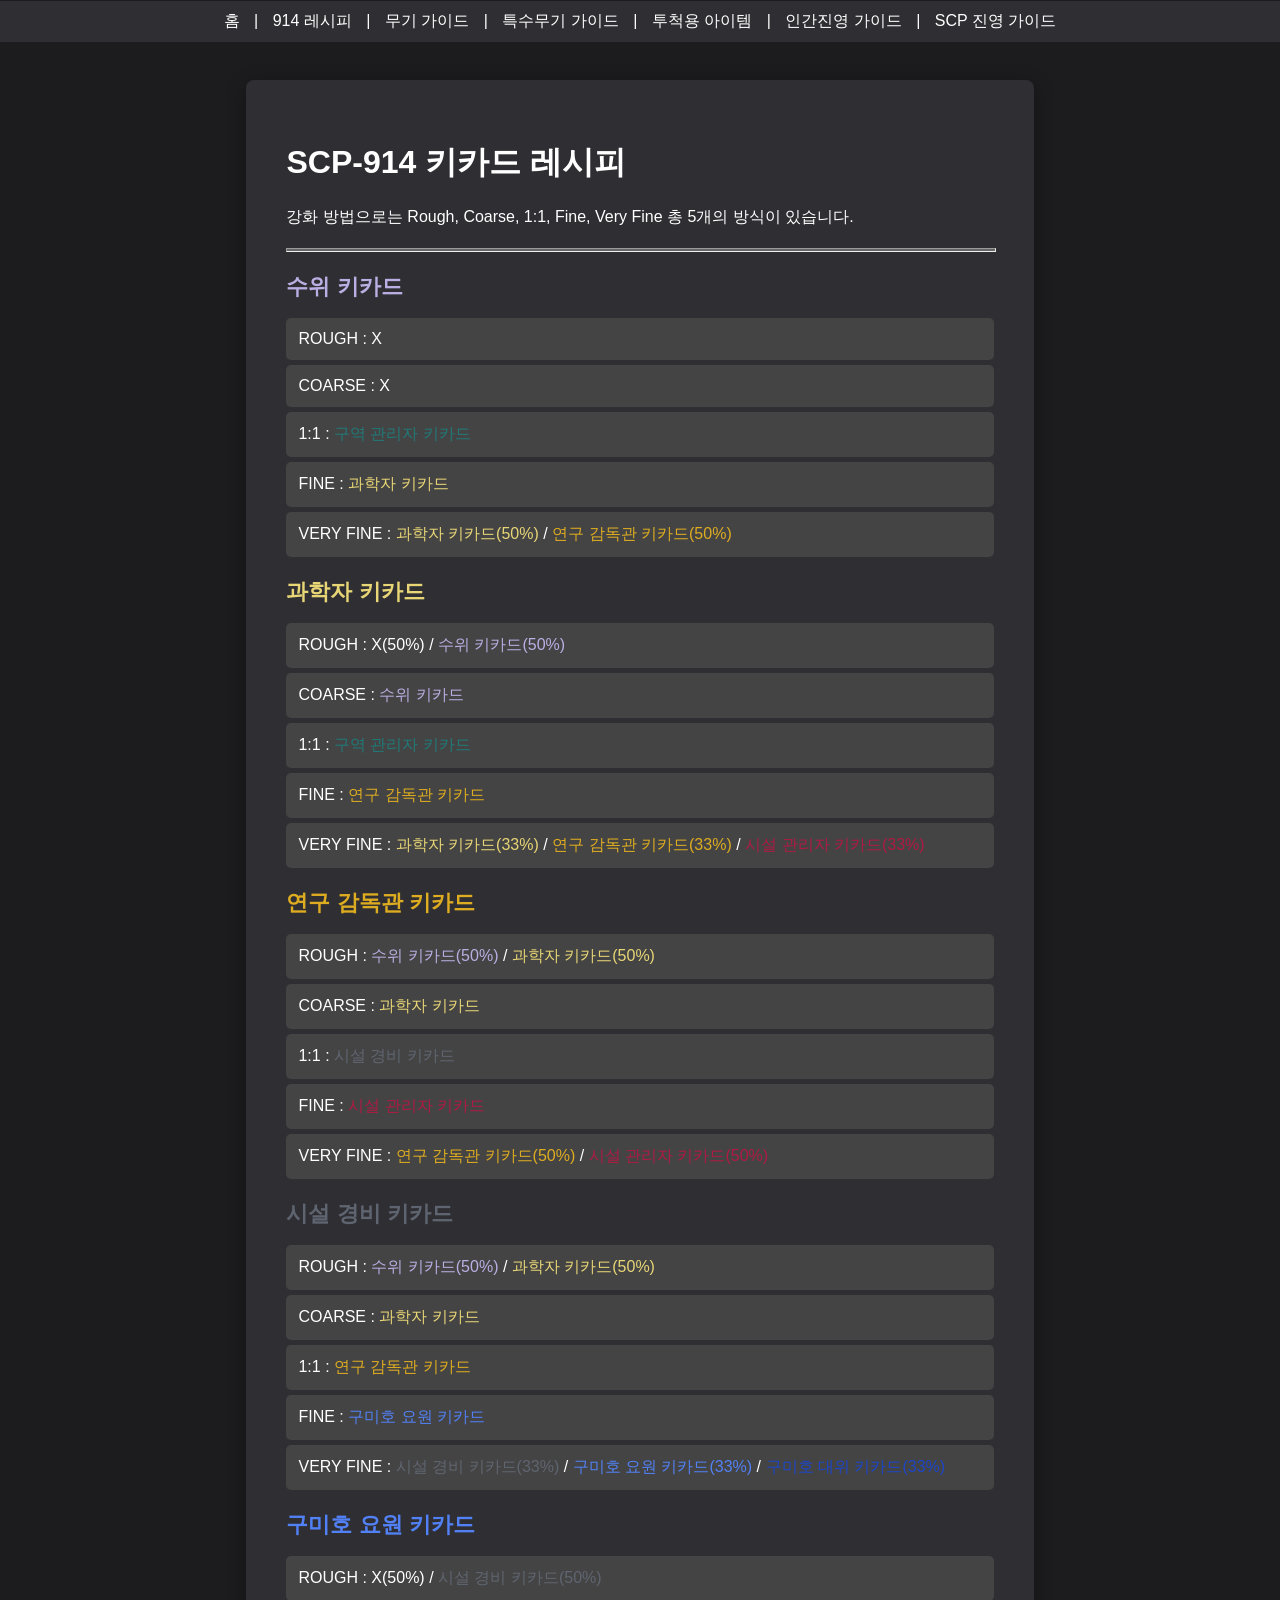
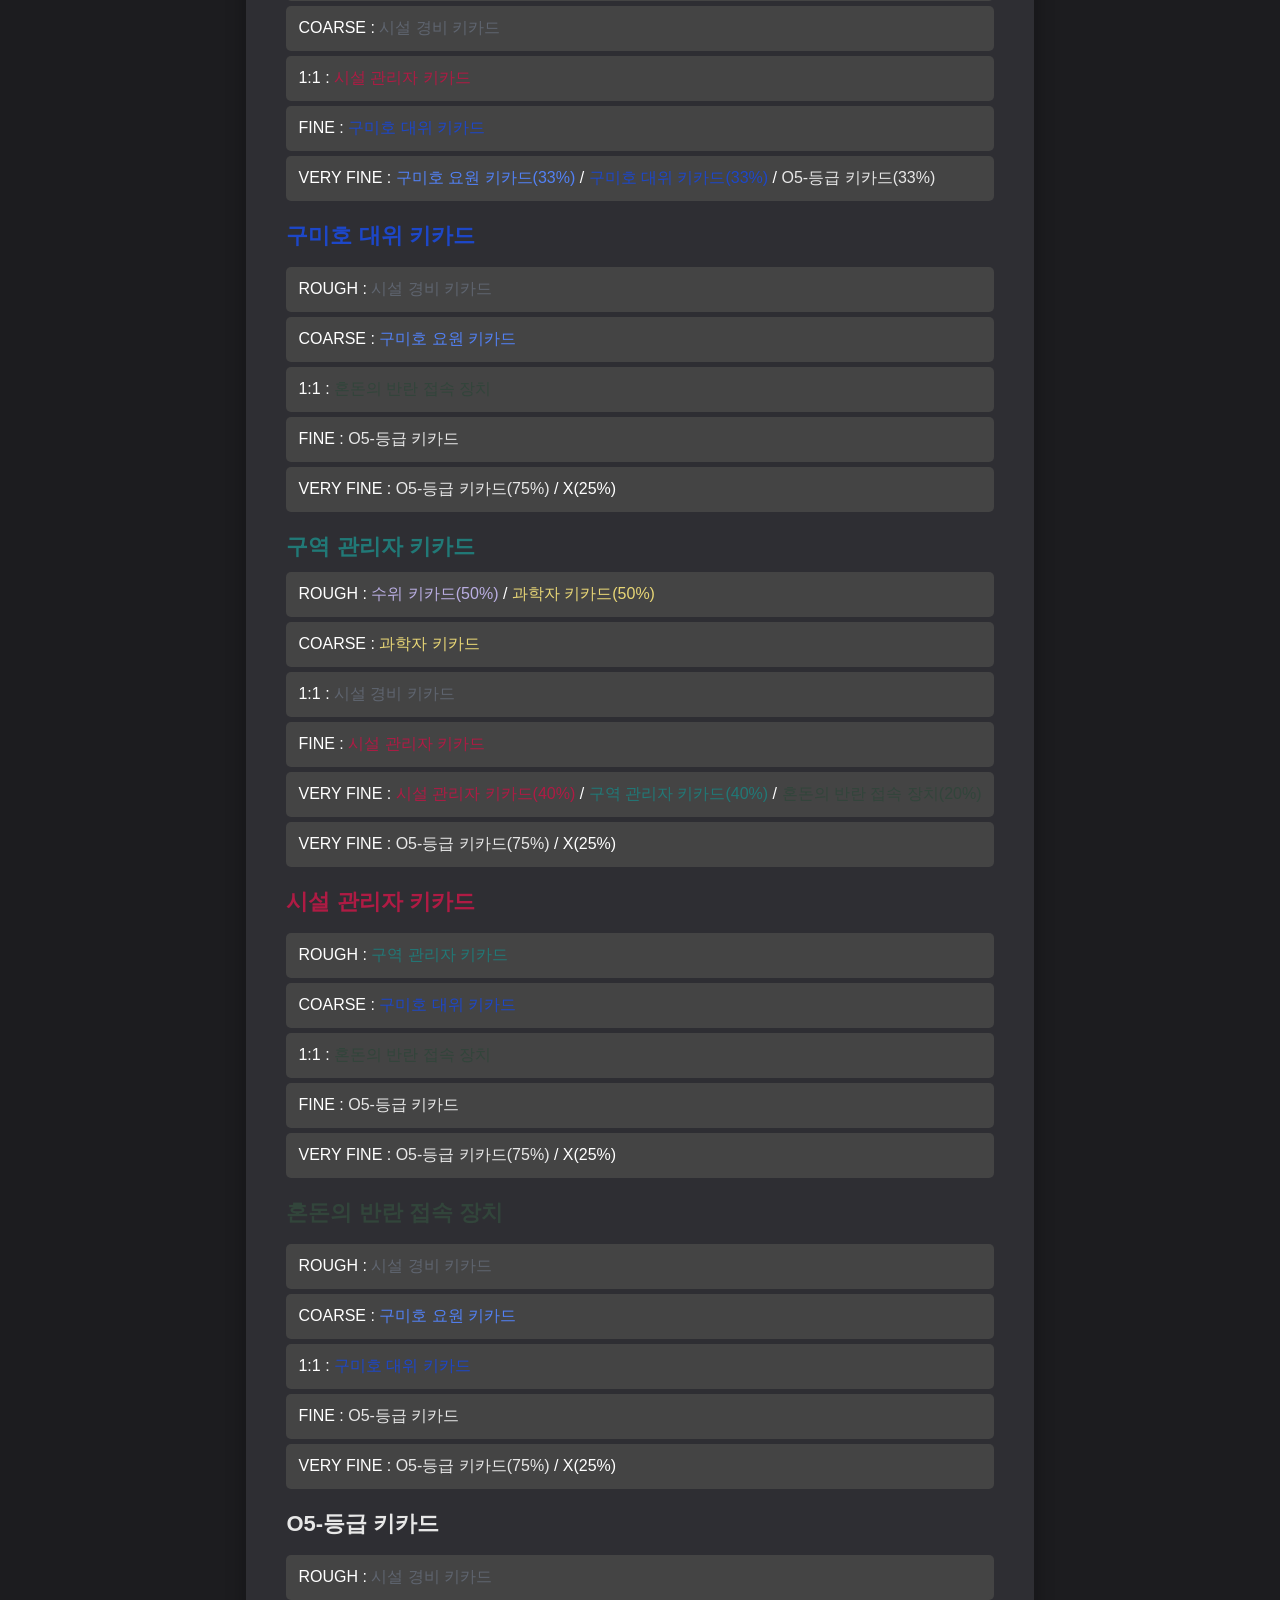
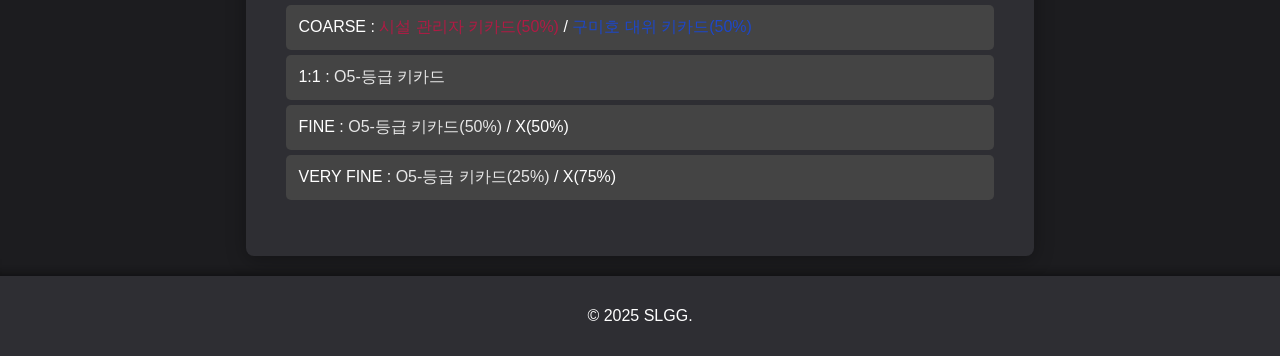
==== 914-recipe.html @ d2eca3fd "First Commit" ====
<!DOCTYPE html>
<html lang="ko">
<head>
    <meta charset="UTF-8">
    <meta name="viewport" content="width=device-width, initial-scale=1.0">
    <title>SL.GG | 914 레시피</title>
    <link rel="stylesheet" href="914-recipe.css"> <!-- CSS 파일 링크 -->
</head>
<body>
    <header>
        <h1 class="tab-title">
            <a href="home.html" class="tab-link">홈</a> | 
            <a href="914-recipe.html" class="tab-link">914 레시피</a> | 
            <a href="#" class="tab-link">무기 가이드</a> | 
            <a href="#" class="tab-link">특수무기 가이드</a> | 
            <a href="#" class="tab-link">투척용 아이템</a> | 
            <a href="#" class="tab-link">인간진영 가이드</a> | 
            <a href="#" class="tab-link">SCP 진영 가이드</a>
        </h1>
    </header>
    <main>
        <h1>SCP-914 키카드 레시피</h1>
        <p>강화 방법으로는 Rough, Coarse, 1:1, Fine, Very Fine 총 5개의 방식이 있습니다.</p>
        <hr class="divider">
        
        <div class="recipe-container">
            <h3 style="color: #BAAEE2;">수위 키카드</h3>
            <ul>
                <li>ROUGH : X</li>
                <li>COARSE : X</li>
                <li>1:1 : <span style="color: #217977;">구역 관리자 키카드</span></li>
                <li>FINE : <span style="color: #E8D676;">과학자 키카드</span></li>
                <li>VERY FINE : <span style="color: #E8D676;">과학자 키카드(50%)</span> / <span style="color: #DEAC21;">연구 감독관 키카드(50%)</span></li>
            </ul>

            <h3 style="color: #E8D676;">과학자 키카드</h3>
            <ul>
                <li>ROUGH : X(50%) / <span style="color: #BAAEE2;">수위 키카드(50%)</span></li>
                <li>COARSE : <span style="color: #BAAEE2;">수위 키카드</span></li>
                <li>1:1 : <span style="color: #217977;">구역 관리자 키카드</span></li>
                <li>FINE : <span style="color: #DEAC21;">연구 감독관 키카드</span></li>
                <li>VERY FINE : <span style="color: #E8D676;">과학자 키카드(33%)</span> / <span style="color: #DEAC21;">연구 감독관 키카드(33%)</span> / <span style="color: #AF1B44;">시설 관리자 키카드(33%)</span></li>
            </ul>

            <h3 style="color: #DEAC21;">연구 감독관 키카드</h3>
            <ul>
                <li>ROUGH : <span style="color: #BAAEE2;">수위 키카드(50%)</span> / <span style="color: #E8D676;">과학자 키카드(50%)</span></li>
                <li>COARSE : <span style="color: #E8D676;">과학자 키카드</span></li>
                <li>1:1 : <span style="color: #5F6570;">시설 경비 키카드</span></li>
                <li>FINE : <span style="color: #AF1B44;">시설 관리자 키카드</span></li>
                <li>VERY FINE : <span style="color: #DEAC21;">연구 감독관 키카드(50%)</span> / <span style="color: #AF1B44;">시설 관리자 키카드(50%)</span></li>
            </ul>

            <h3 style="color: #5F6570;">시설 경비 키카드</h3>
            <ul>
                <li>ROUGH : <span style="color: #BAAEE2;">수위 키카드(50%)</span> / <span style="color: #E8D676;">과학자 키카드(50%)</span></li>
                <li>COARSE : <span style="color: #E8D676;">과학자 키카드</span></li>
                <li>1:1 : <span style="color: #DEAC21;">연구 감독관 키카드</span></li>
                <li>FINE : <span style="color: #5281F5;">구미호 요원 키카드</span></li>
                <li>VERY FINE : <span style="color: #5F6570;">시설 경비 키카드(33%)</span> / <span style="color: #5281F5;">구미호 요원 키카드(33%)</span> / <span style="color: #1D47C8;">구미호 대위 키카드(33%)</span></li>
            </ul>

            <h3 style="color: #5281F5;">구미호 요원 키카드</h3>
            <ul>
                <li>ROUGH : X(50%) / <span style="color: #5F6570;">시설 경비 키카드(50%)</span></li>
                <li>COARSE : <span style="color: #5F6570;">시설 경비 키카드</span></li>
                <li>1:1 : <span style="color: #AF1B44;">시설 관리자 키카드</span></li>
                <li>FINE : <span style="color: #1D47C8;">구미호 대위 키카드</span></li>
                <li>VERY FINE : <span style="color: #5281F5;">구미호 요원 키카드(33%)</span> / <span style="color: #1D47C8;">구미호 대위 키카드(33%)</span> / <span style="color: #E7E7E7;">O5-등급 키카드(33%)</span></li>
            </ul>

            <h3 style="color: #1D47C8;">구미호 대위 키카드</h3>
            <ul>
                <li>ROUGH : <span style="color: #5F6570;">시설 경비 키카드</span></li>
                <li>COARSE : <span style="color: #5281F5;">구미호 요원 키카드</span></li>
                <li>1:1 : <span style="color: #32453B;">혼돈의 반란 접속 장치</span></li>
                <li>FINE : <span style="color: #E7E7E7;">O5-등급 키카드</span></li>
                <li>VERY FINE : <span style="color: #E7E7E7;">O5-등급 키카드(75%)</span> / X(25%)</li>

                <h3 style="color: #217977;">구역 관리자 키카드</h3>
                <ul>
                    <li>ROUGH : <span style="color: #BAAEE2;">수위 키카드(50%)</span> / <span style="color: #E8D676;">과학자 키카드(50%)</span></li>
                    <li>COARSE : <span style="color: #E8D676;">과학자 키카드</span></li>
                    <li>1:1 : <span style="color: #5F6570;">시설 경비 키카드</span></li>
                    <li>FINE : <span style="color: #AF1B44;">시설 관리자 키카드</span></li>
                    <li>VERY FINE : <span style="color: #AF1B44;">시설 관리자 키카드(40%)</span> / <span style="color: #217977;">구역 관리자 키카드(40%)</span> / <span style="color: #32453B;">혼돈의 반란 접속 장치(20%)</span></li>
                </ul>
                <li>VERY FINE : <span style="color: #E7E7E7;">O5-등급 키카드(75%)</span> / X(25%)</li>
            </ul>

            <h3 style="color: #AF1B44;">시설 관리자 키카드</h3>
            <ul>
                <li>ROUGH : <span style="color: #217977;">구역 관리자 키카드</span></li>
                <li>COARSE : <span style="color: #1D47C8;">구미호 대위 키카드</span></li>
                <li>1:1 : <span style="color: #32453B;">혼돈의 반란 접속 장치</span></li>
                <li>FINE : <span style="color: #E7E7E7;">O5-등급 키카드</span></li>
                <li>VERY FINE : <span style="color: #E7E7E7;">O5-등급 키카드(75%)</span> / X(25%)</li>
            </ul>

            <h3 style="color: #32453B;">혼돈의 반란 접속 장치</h3>
            <ul>
                <li>ROUGH : <span style="color: #5F6570;">시설 경비 키카드</span></li>
                <li>COARSE : <span style="color: #5281F5;">구미호 요원 키카드</span></li>
                <li>1:1 : <span style="color: #1D47C8;">구미호 대위 키카드</span></li>
                <li>FINE : <span style="color: #E7E7E7;">O5-등급 키카드</span></li>
                <li>VERY FINE : <span style="color: #E7E7E7;">O5-등급 키카드(75%)</span> / X(25%)</li>
            </ul>

            <h3 style="color: #E7E7E7;">O5-등급 키카드</h3>
            <ul>
                <li>ROUGH : <span style="color: #5F6570;">시설 경비 키카드</span></li>
                <li>COARSE : <span style="color: #AF1B44;">시설 관리자 키카드(50%)</span> / <span style="color: #1D47C8;">구미호 대위 키카드(50%)</span></li>
                <li>1:1 : <span style="color: #E7E7E7;">O5-등급 키카드</span></li>
                <li>FINE : <span style="color: #E7E7E7;">O5-등급 키카드(50%)</span> / X(50%)</li>
                <li>VERY FINE : <span style="color: #E7E7E7;">O5-등급 키카드(25%)</span> / X(75%)</li>
            </ul>
        </div>
    </main>
    <footer>
        <p>&copy; 2025 SLGG.</p>
    </footer>
</body>
</html>
---- 914-recipe.css ----
body {
    font-family: 'Arial', sans-serif;
    margin: 0;
    padding: 0; /* 패딩 제거 */
    height: 100vh; /* 전체 높이 설정 */
    display: flex;
    flex-direction: column; /* 세로 방향으로 정렬 */
    justify-content: flex-start; /* 상단 정렬 */
    align-items: center; /* 수평 중앙 정렬 */
    color: #ffffff; /* 기본 텍스트 색상 */
    position: relative; /* 자식 요소의 절대 위치 조정을 위해 상대 위치 설정 */
    background-color: #1C1C1F; /* 배경색을 #1C1C1F로 설정 */
}

header {
    width: 100%; /* 전체 너비 설정 */
    position: absolute; /* 절대 위치 설정 */
    top: -10px; /* 상단으로 더 이동 */
    left: 0; /* 왼쪽 끝 */
    text-align: center; /* 중앙 정렬 */
}

.tab-title {
    display: block; /* 블록 요소로 설정 */
    font-size: 16px; /* 제목 글자 크기 조정 */
    font-weight: 500; /* 굵기 조정 */
    color: #ffffff; /* 제목 색상을 흰색으로 설정 */
    background-color: #2e2e33; /* 배경색을 어두운 회색으로 설정 */
    padding: 10px; /* 패딩 추가 */
    width: calc(100% + 20px); /* 전체 너비를 채우되, 여백 추가 */
    margin-left: -10px; /* 왼쪽 여백을 음수로 설정하여 끝까지 채우기 */
    box-sizing: border-box; /* 패딩을 포함한 너비 계산 */
    text-align: center; /* 중앙 정렬 */
}

.tab-link {
    color: #ffffff; /* 링크 색상을 흰색으로 설정 */
    text-decoration: none; /* 밑줄 제거 */
    padding: 0 10px; /* 좌우 패딩 추가 */
}

.tab-link:hover {
    text-decoration: underline; /* 호버 시 밑줄 추가 */
}

.tab-link.active {
    font-weight: bold; /* 활성 탭 강조 */
}

/* 키카드 색상 및 텍스트 색상 */
.card-suwi {
    background-color: #BAAEE2; /* 수위 키카드 */
    color: #BAAEE2; /* 텍스트 색상 */
}

.card-guyuk {
    background-color: #217977; /* 구역 관리자 키카드 */
    color: #217977; /* 텍스트 색상 */
}

.card-gwahak {
    background-color: #E8D676; /* 과학자 키카드 */
    color: #E8D676; /* 텍스트 색상 */
}

.card-yeongu {
    background-color: #DEAC21; /* 연구 감독관 키카드 */
    color: #DEAC21; /* 텍스트 색상 */
}

.card-sisil {
    background-color: #5F6570; /* 시설 경비 키카드 */
    color: #5F6570; /* 텍스트 색상 */
}

.card-gumiho {
    background-color: #5281F5; /* 구미호 요원 키카드 */
    color: #5281F5; /* 텍스트 색상 */
}

.card-gumiho-daeui {
    background-color: #1D47C8; /* 구미호 대위 키카드 */
    color: #1D47C8; /* 텍스트 색상 */
}

.card-sisil-jangsa {
    background-color: #AF1B44; /* 시설 관리자 키카드 */
    color: #AF1B44; /* 텍스트 색상 */
}

.card-hondong {
    background-color: #32453B; /* 혼돈의 반란 키카드 */
    color: #32453B; /* 텍스트 색상 */
}

.card-O5 {
    background-color: #E7E7E7; /* O5 키카드 */
    color: #E7E7E7; /* 텍스트 색상 */
}

main {
    padding: 40px; /* 메인 패딩 */
    margin: 80px auto 20px; /* 상단 여백을 추가하여 헤더와 간격 유지 */
    max-width: 800px; /* 최대 너비 설정 */
    background-color: #2e2e33; /* 메인 배경색 */
    border-radius: 8px; /* 모서리 둥글게 */
    box-shadow: 0 4px 20px rgba(0, 0, 0, 0.3); /* 그림자 추가 */
}

h2 {
    font-size: 28px; /* 제목 크기 조정 */
    margin-bottom: 10px; /* 아래 마진 */
    text-align: center; /* 중앙 정렬 */
    color: #ffffff; /* 제목 색상 흰색 */
}

h3 {
    font-size: 22px; /* 하위 제목 크기 조정 */
    margin-top: 20px; /* 위쪽 마진 */
    margin-bottom: 10px; /* 아래 마진 */
    color: #ffffff; /* 제목 색상 흰색 */
}

ul {
    list-style-type: none; /* 기본 리스트 스타일 제거 */
    padding: 0; /* 패딩 제거 */
}

li {
    background-color: #444; /* 리스트 항목 배경색 */
    margin: 5px 0; /* 리스트 항목 간격 */
    padding: 12px; /* 패딩 추가 */
    border-radius: 5px; /* 모서리 둥글게 */
    transition: background-color 0.3s; /* 배경색 전환 효과 */
    color: inherit; /* 부모의 색상 상속 */
}

li:hover {
    background-color: #555; /* 호버 시 배경색 변경 */
}

.divider {
    width: 100%; /* 전체 너비 */
    height: 2px; /* 두께 */
    background-color: #666; /* 색상 */
    margin: 20px 0; /* 마진 */
}

footer {
    text-align: center; /* 중앙 정렬 */
    padding: 15px; /* 패딩 추가 */
    background-color: #2e2e33; /* 푸터 배경색 */
    position: relative; /* 상대 위치 */
    bottom: 0; /* 하단 정렬 */
    width: 100%; /* 전체 너비 설정 */
    box-shadow: 0 -2px 10px rgba(0, 0, 0, 0.5); /* 위쪽 그림자 추가 */
}
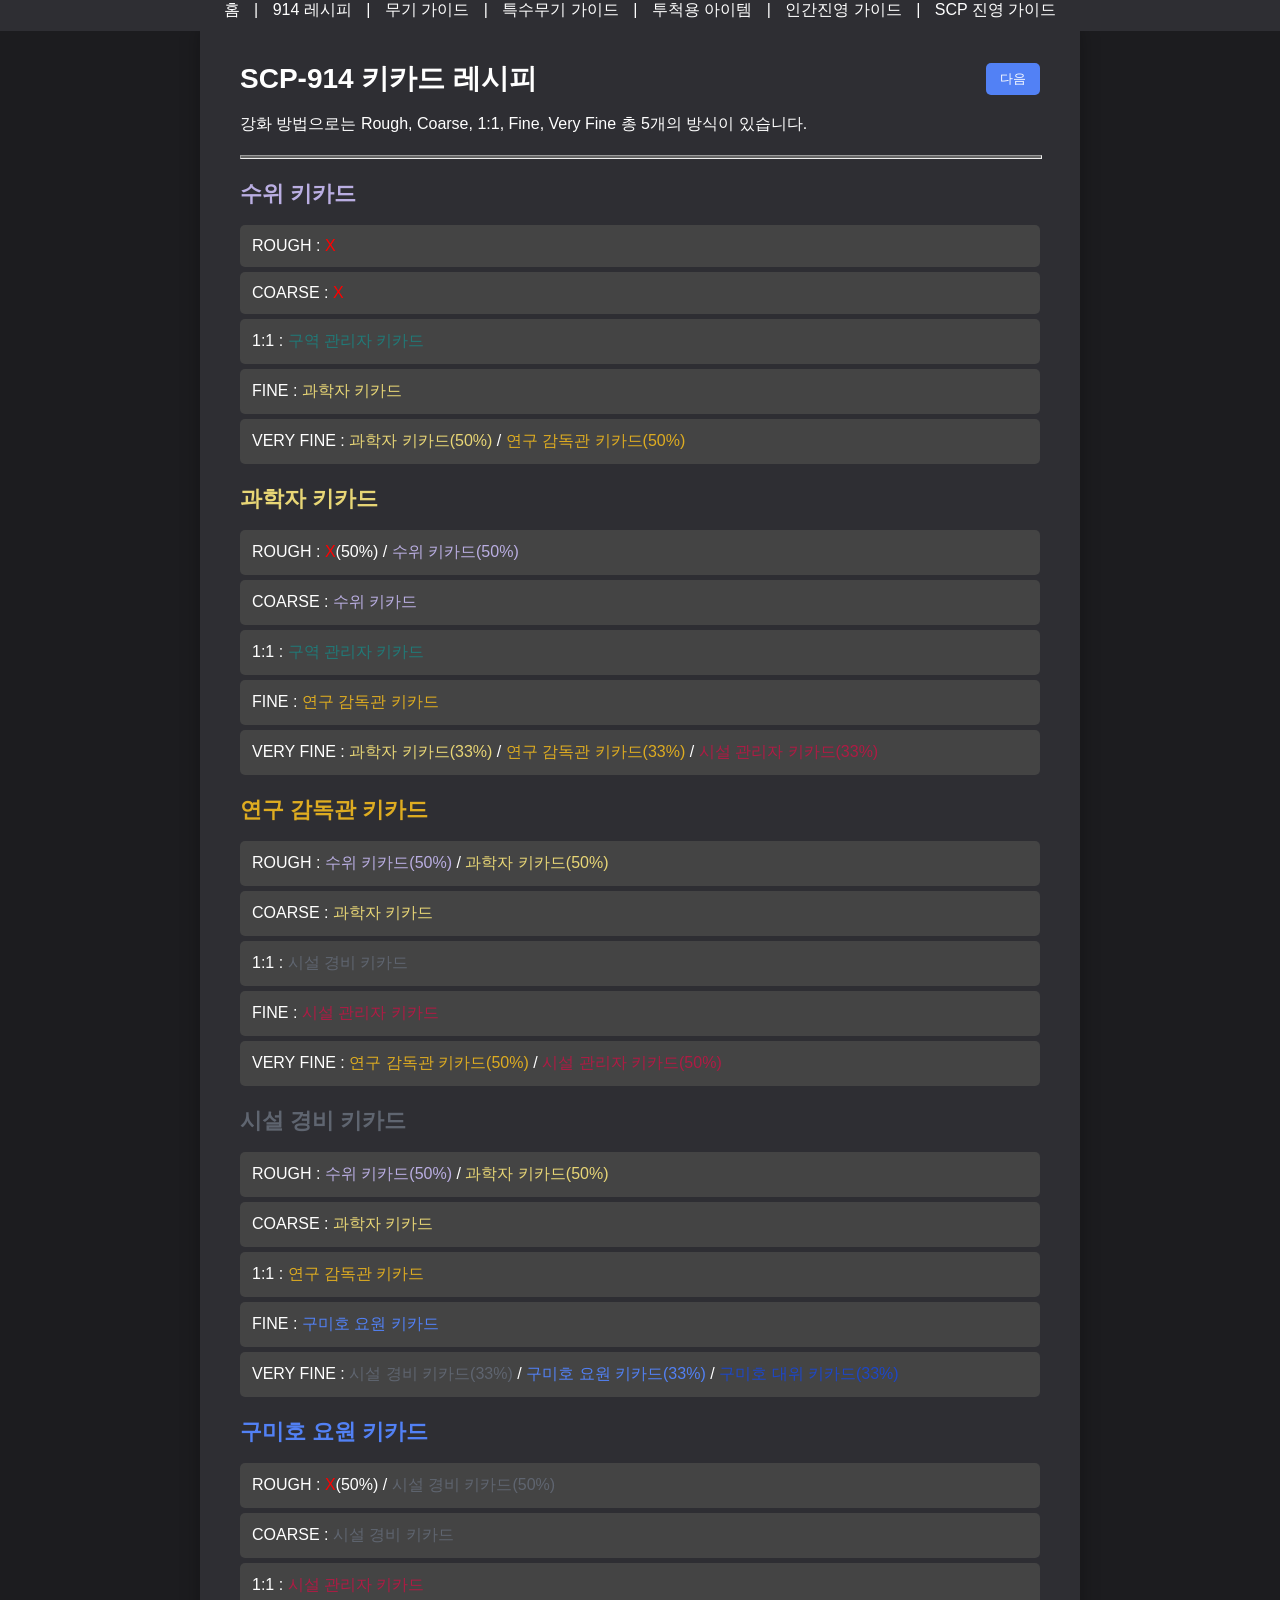
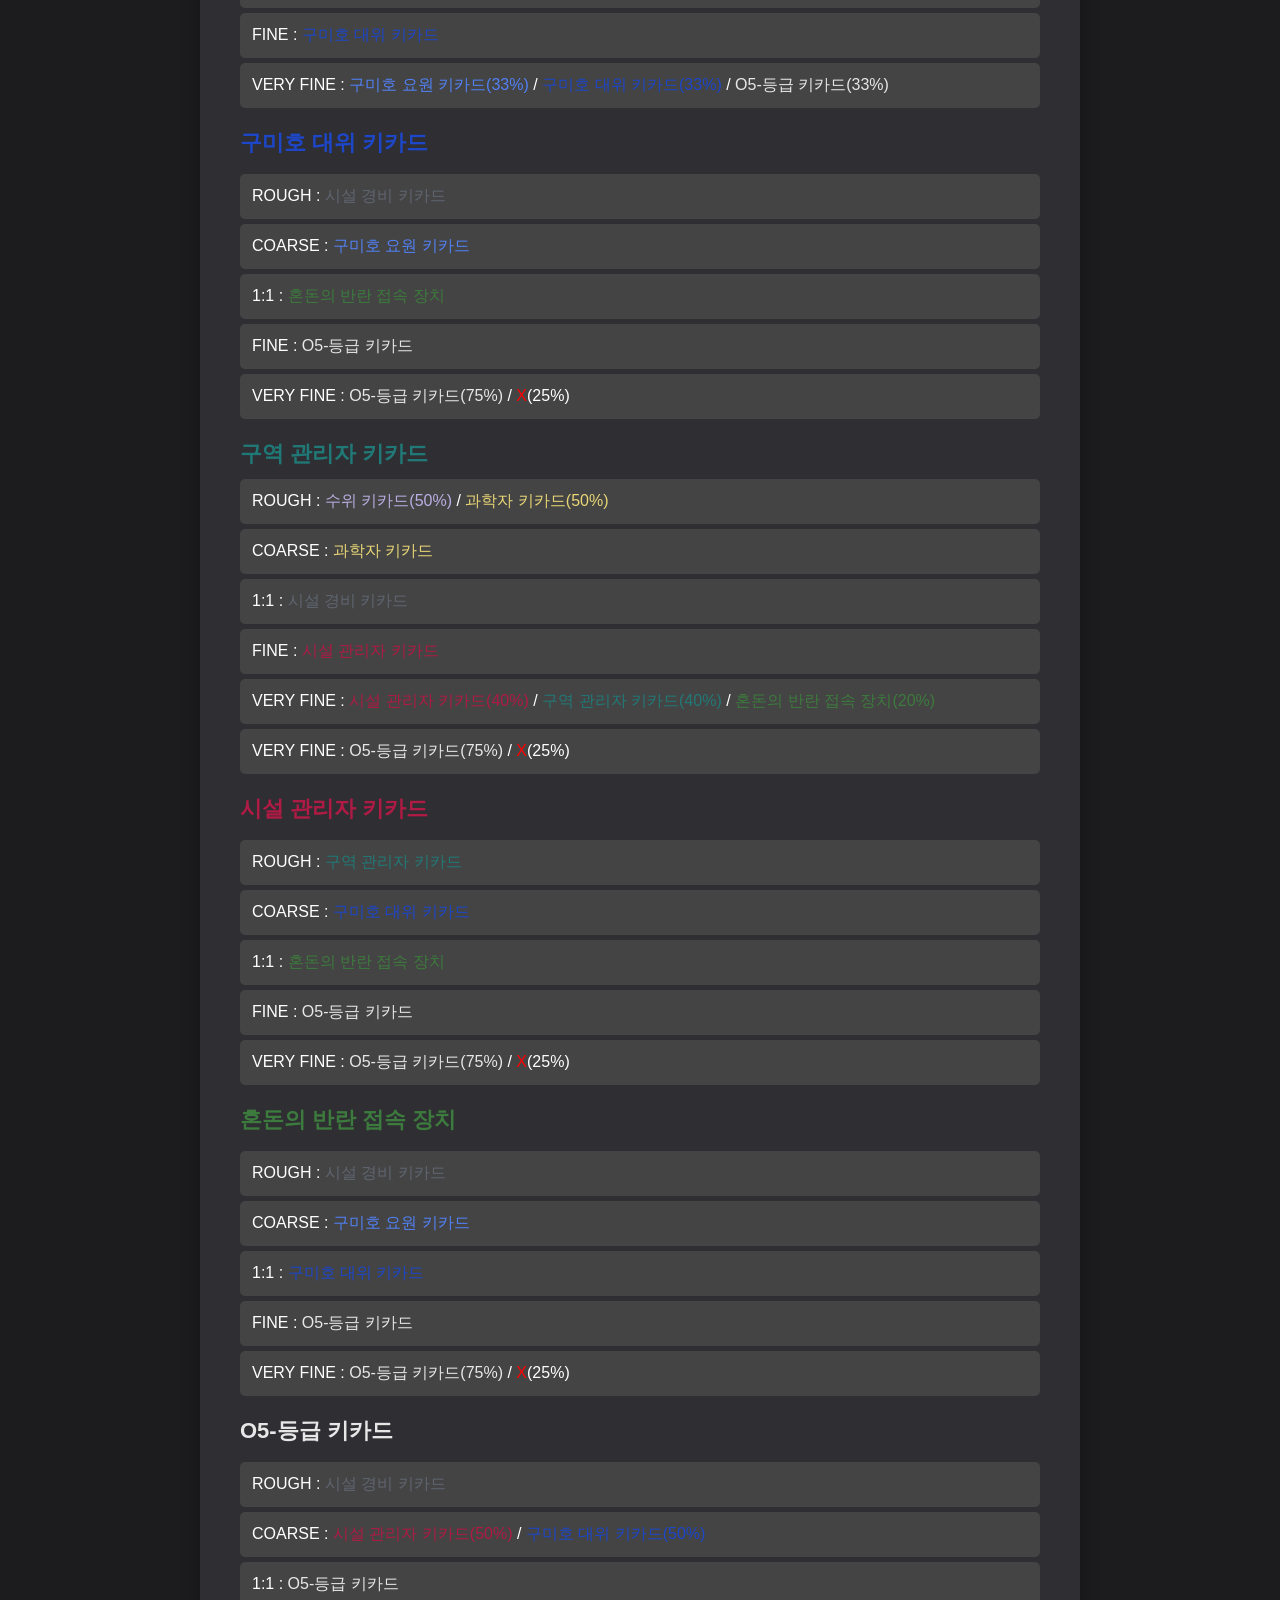
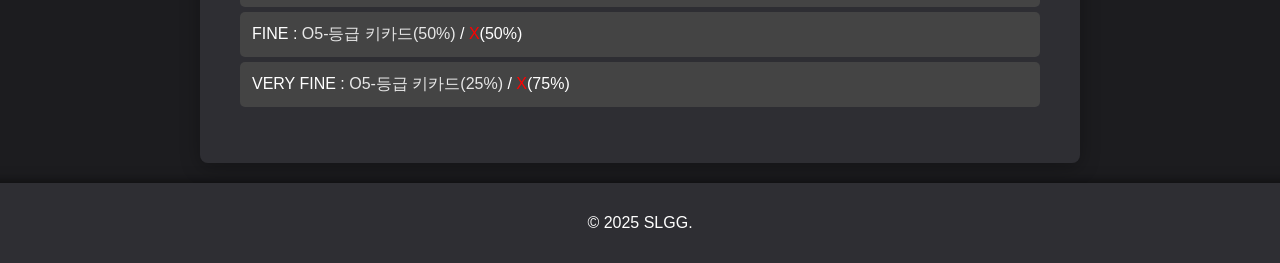
==== commit 951ae1c8: "2025-02-24" ====
--- a/914-recipe.html
+++ b/914-recipe.html
@@ -9,7 +9,7 @@
 <body>
     <header>
         <h1 class="tab-title">
-            <a href="home.html" class="tab-link">홈</a> | 
+            <a href="index.html" class="tab-link">홈</a> | 
             <a href="914-recipe.html" class="tab-link">914 레시피</a> | 
             <a href="#" class="tab-link">무기 가이드</a> | 
             <a href="#" class="tab-link">특수무기 가이드</a> | 
@@ -18,106 +18,315 @@
             <a href="#" class="tab-link">SCP 진영 가이드</a>
         </h1>
     </header>
+    
     <main>
-        <h1>SCP-914 키카드 레시피</h1>
-        <p>강화 방법으로는 Rough, Coarse, 1:1, Fine, Very Fine 총 5개의 방식이 있습니다.</p>
-        <hr class="divider">
-        
-        <div class="recipe-container">
-            <h3 style="color: #BAAEE2;">수위 키카드</h3>
-            <ul>
-                <li>ROUGH : X</li>
-                <li>COARSE : X</li>
-                <li>1:1 : <span style="color: #217977;">구역 관리자 키카드</span></li>
-                <li>FINE : <span style="color: #E8D676;">과학자 키카드</span></li>
-                <li>VERY FINE : <span style="color: #E8D676;">과학자 키카드(50%)</span> / <span style="color: #DEAC21;">연구 감독관 키카드(50%)</span></li>
-            </ul>
-
-            <h3 style="color: #E8D676;">과학자 키카드</h3>
-            <ul>
-                <li>ROUGH : X(50%) / <span style="color: #BAAEE2;">수위 키카드(50%)</span></li>
-                <li>COARSE : <span style="color: #BAAEE2;">수위 키카드</span></li>
-                <li>1:1 : <span style="color: #217977;">구역 관리자 키카드</span></li>
-                <li>FINE : <span style="color: #DEAC21;">연구 감독관 키카드</span></li>
-                <li>VERY FINE : <span style="color: #E8D676;">과학자 키카드(33%)</span> / <span style="color: #DEAC21;">연구 감독관 키카드(33%)</span> / <span style="color: #AF1B44;">시설 관리자 키카드(33%)</span></li>
-            </ul>
-
-            <h3 style="color: #DEAC21;">연구 감독관 키카드</h3>
-            <ul>
-                <li>ROUGH : <span style="color: #BAAEE2;">수위 키카드(50%)</span> / <span style="color: #E8D676;">과학자 키카드(50%)</span></li>
-                <li>COARSE : <span style="color: #E8D676;">과학자 키카드</span></li>
-                <li>1:1 : <span style="color: #5F6570;">시설 경비 키카드</span></li>
-                <li>FINE : <span style="color: #AF1B44;">시설 관리자 키카드</span></li>
-                <li>VERY FINE : <span style="color: #DEAC21;">연구 감독관 키카드(50%)</span> / <span style="color: #AF1B44;">시설 관리자 키카드(50%)</span></li>
-            </ul>
-
-            <h3 style="color: #5F6570;">시설 경비 키카드</h3>
-            <ul>
-                <li>ROUGH : <span style="color: #BAAEE2;">수위 키카드(50%)</span> / <span style="color: #E8D676;">과학자 키카드(50%)</span></li>
-                <li>COARSE : <span style="color: #E8D676;">과학자 키카드</span></li>
-                <li>1:1 : <span style="color: #DEAC21;">연구 감독관 키카드</span></li>
-                <li>FINE : <span style="color: #5281F5;">구미호 요원 키카드</span></li>
-                <li>VERY FINE : <span style="color: #5F6570;">시설 경비 키카드(33%)</span> / <span style="color: #5281F5;">구미호 요원 키카드(33%)</span> / <span style="color: #1D47C8;">구미호 대위 키카드(33%)</span></li>
-            </ul>
-
-            <h3 style="color: #5281F5;">구미호 요원 키카드</h3>
-            <ul>
-                <li>ROUGH : X(50%) / <span style="color: #5F6570;">시설 경비 키카드(50%)</span></li>
-                <li>COARSE : <span style="color: #5F6570;">시설 경비 키카드</span></li>
-                <li>1:1 : <span style="color: #AF1B44;">시설 관리자 키카드</span></li>
-                <li>FINE : <span style="color: #1D47C8;">구미호 대위 키카드</span></li>
-                <li>VERY FINE : <span style="color: #5281F5;">구미호 요원 키카드(33%)</span> / <span style="color: #1D47C8;">구미호 대위 키카드(33%)</span> / <span style="color: #E7E7E7;">O5-등급 키카드(33%)</span></li>
-            </ul>
-
-            <h3 style="color: #1D47C8;">구미호 대위 키카드</h3>
-            <ul>
-                <li>ROUGH : <span style="color: #5F6570;">시설 경비 키카드</span></li>
-                <li>COARSE : <span style="color: #5281F5;">구미호 요원 키카드</span></li>
-                <li>1:1 : <span style="color: #32453B;">혼돈의 반란 접속 장치</span></li>
-                <li>FINE : <span style="color: #E7E7E7;">O5-등급 키카드</span></li>
-                <li>VERY FINE : <span style="color: #E7E7E7;">O5-등급 키카드(75%)</span> / X(25%)</li>
-
-                <h3 style="color: #217977;">구역 관리자 키카드</h3>
+        <!-- 키카드 레시피 페이지 -->
+        <div class="recipe-page" id="page-1">
+            <div class="title-container">
+                <h1>SCP-914 키카드 레시피</h1>
+                <button class="next-btn" onclick="nextPage()">다음</button>
+            </div>
+            <p>강화 방법으로는 Rough, Coarse, 1:1, Fine, Very Fine 총 5개의 방식이 있습니다.</p>
+            <hr class="divider">
+            <div class="recipe-container">
+                <h3 style="color: #BAAEE2;">수위 키카드</h3>
+                <ul>
+                    <li>ROUGH : <span style="color: red;">X</span></li>
+                    <li>COARSE : <span style="color: red;">X</span></li>
+                    <li>1:1 : <span style="color: #217977;">구역 관리자 키카드</span></li>
+                    <li>FINE : <span style="color: #E8D676;">과학자 키카드</span></li>
+                    <li>VERY FINE : <span style="color: #E8D676;">과학자 키카드(50%)</span> / <span style="color: #DEAC21;">연구 감독관 키카드(50%)</span></li>
+                </ul>
+
+                <h3 style="color: #E8D676;">과학자 키카드</h3>
+                <ul>
+                    <li>ROUGH : <span style="color: red;">X</span>(50%) / <span style="color: #BAAEE2;">수위 키카드(50%)</span></li>
+                    <li>COARSE : <span style="color: #BAAEE2;">수위 키카드</span></li>
+                    <li>1:1 : <span style="color: #217977;">구역 관리자 키카드</span></li>
+                    <li>FINE : <span style="color: #DEAC21;">연구 감독관 키카드</span></li>
+                    <li>VERY FINE : <span style="color: #E8D676;">과학자 키카드(33%)</span> / <span style="color: #DEAC21;">연구 감독관 키카드(33%)</span> / <span style="color: #AF1B44;">시설 관리자 키카드(33%)</span></li>
+                </ul>
+    
+                <h3 style="color: #DEAC21;">연구 감독관 키카드</h3>
                 <ul>
                     <li>ROUGH : <span style="color: #BAAEE2;">수위 키카드(50%)</span> / <span style="color: #E8D676;">과학자 키카드(50%)</span></li>
                     <li>COARSE : <span style="color: #E8D676;">과학자 키카드</span></li>
                     <li>1:1 : <span style="color: #5F6570;">시설 경비 키카드</span></li>
                     <li>FINE : <span style="color: #AF1B44;">시설 관리자 키카드</span></li>
-                    <li>VERY FINE : <span style="color: #AF1B44;">시설 관리자 키카드(40%)</span> / <span style="color: #217977;">구역 관리자 키카드(40%)</span> / <span style="color: #32453B;">혼돈의 반란 접속 장치(20%)</span></li>
-                </ul>
-                <li>VERY FINE : <span style="color: #E7E7E7;">O5-등급 키카드(75%)</span> / X(25%)</li>
-            </ul>
-
-            <h3 style="color: #AF1B44;">시설 관리자 키카드</h3>
-            <ul>
-                <li>ROUGH : <span style="color: #217977;">구역 관리자 키카드</span></li>
-                <li>COARSE : <span style="color: #1D47C8;">구미호 대위 키카드</span></li>
-                <li>1:1 : <span style="color: #32453B;">혼돈의 반란 접속 장치</span></li>
-                <li>FINE : <span style="color: #E7E7E7;">O5-등급 키카드</span></li>
-                <li>VERY FINE : <span style="color: #E7E7E7;">O5-등급 키카드(75%)</span> / X(25%)</li>
-            </ul>
-
-            <h3 style="color: #32453B;">혼돈의 반란 접속 장치</h3>
-            <ul>
-                <li>ROUGH : <span style="color: #5F6570;">시설 경비 키카드</span></li>
-                <li>COARSE : <span style="color: #5281F5;">구미호 요원 키카드</span></li>
-                <li>1:1 : <span style="color: #1D47C8;">구미호 대위 키카드</span></li>
-                <li>FINE : <span style="color: #E7E7E7;">O5-등급 키카드</span></li>
-                <li>VERY FINE : <span style="color: #E7E7E7;">O5-등급 키카드(75%)</span> / X(25%)</li>
-            </ul>
-
-            <h3 style="color: #E7E7E7;">O5-등급 키카드</h3>
-            <ul>
-                <li>ROUGH : <span style="color: #5F6570;">시설 경비 키카드</span></li>
-                <li>COARSE : <span style="color: #AF1B44;">시설 관리자 키카드(50%)</span> / <span style="color: #1D47C8;">구미호 대위 키카드(50%)</span></li>
-                <li>1:1 : <span style="color: #E7E7E7;">O5-등급 키카드</span></li>
-                <li>FINE : <span style="color: #E7E7E7;">O5-등급 키카드(50%)</span> / X(50%)</li>
-                <li>VERY FINE : <span style="color: #E7E7E7;">O5-등급 키카드(25%)</span> / X(75%)</li>
-            </ul>
+                    <li>VERY FINE : <span style="color: #DEAC21;">연구 감독관 키카드(50%)</span> / <span style="color: #AF1B44;">시설 관리자 키카드(50%)</span></li>
+                </ul>
+    
+                <h3 style="color: #5F6570;">시설 경비 키카드</h3>
+                <ul>
+                    <li>ROUGH : <span style="color: #BAAEE2;">수위 키카드(50%)</span> / <span style="color: #E8D676;">과학자 키카드(50%)</span></li>
+                    <li>COARSE : <span style="color: #E8D676;">과학자 키카드</span></li>
+                    <li>1:1 : <span style="color: #DEAC21;">연구 감독관 키카드</span></li>
+                    <li>FINE : <span style="color: #5281F5;">구미호 요원 키카드</span></li>
+                    <li>VERY FINE : <span style="color: #5F6570;">시설 경비 키카드(33%)</span> / <span style="color: #5281F5;">구미호 요원 키카드(33%)</span> / <span style="color: #1D47C8;">구미호 대위 키카드(33%)</span></li>
+                </ul>
+    
+                <h3 style="color: #5281F5;">구미호 요원 키카드</h3>
+                <ul>
+                    <li>ROUGH : <span style="color: red;">X</span>(50%) / <span style="color: #5F6570;">시설 경비 키카드(50%)</span></li>
+                    <li>COARSE : <span style="color: #5F6570;">시설 경비 키카드</span></li>
+                    <li>1:1 : <span style="color: #AF1B44;">시설 관리자 키카드</span></li>
+                    <li>FINE : <span style="color: #1D47C8;">구미호 대위 키카드</span></li>
+                    <li>VERY FINE : <span style="color: #5281F5;">구미호 요원 키카드(33%)</span> / <span style="color: #1D47C8;">구미호 대위 키카드(33%)</span> / <span style="color: #E7E7E7;">O5-등급 키카드(33%)</span></li>
+                </ul>
+    
+                <h3 style="color: #1D47C8;">구미호 대위 키카드</h3>
+                <ul>
+                    <li>ROUGH : <span style="color: #5F6570;">시설 경비 키카드</span></li>
+                    <li>COARSE : <span style="color: #5281F5;">구미호 요원 키카드</span></li>
+                    <li>1:1 : <span style="color: #3d7a3d;">혼돈의 반란 접속 장치</span></li>
+                    <li>FINE : <span style="color: #E7E7E7;">O5-등급 키카드</span></li>
+                    <li>VERY FINE : <span style="color: #E7E7E7;">O5-등급 키카드(75%)</span> / <span style="color: red;">X</span>(25%)</li>
+    
+                    <h3 style="color: #217977;">구역 관리자 키카드</h3>
+                    <ul>
+                        <li>ROUGH : <span style="color: #BAAEE2;">수위 키카드(50%)</span> / <span style="color: #E8D676;">과학자 키카드(50%)</span></li>
+                        <li>COARSE : <span style="color: #E8D676;">과학자 키카드</span></li>
+                        <li>1:1 : <span style="color: #5F6570;">시설 경비 키카드</span></li>
+                        <li>FINE : <span style="color: #AF1B44;">시설 관리자 키카드</span></li>
+                        <li>VERY FINE : <span style="color: #AF1B44;">시설 관리자 키카드(40%)</span> / <span style="color: #217977;">구역 관리자 키카드(40%)</span> / <span style="color: #3d7a3d;">혼돈의 반란 접속 장치(20%)</span></li>
+                    </ul>
+                    <li>VERY FINE : <span style="color: #E7E7E7;">O5-등급 키카드(75%)</span> / <span style="color: red;">X</span>(25%)</li>
+                </ul>
+    
+                <h3 style="color: #AF1B44;">시설 관리자 키카드</h3>
+                <ul>
+                    <li>ROUGH : <span style="color: #217977;">구역 관리자 키카드</span></li>
+                    <li>COARSE : <span style="color: #1D47C8;">구미호 대위 키카드</span></li>
+                    <li>1:1 : <span style="color: #3d7a3d;">혼돈의 반란 접속 장치</span></li>
+                    <li>FINE : <span style="color: #E7E7E7;">O5-등급 키카드</span></li>
+                    <li>VERY FINE : <span style="color: #E7E7E7;">O5-등급 키카드(75%)</span> / <span style="color: red;">X</span>(25%)</li>
+                </ul>
+    
+                <h3 style="color: #3d7a3d;">혼돈의 반란 접속 장치</h3>
+                <ul>
+                    <li>ROUGH : <span style="color: #5F6570;">시설 경비 키카드</span></li>
+                    <li>COARSE : <span style="color: #5281F5;">구미호 요원 키카드</span></li>
+                    <li>1:1 : <span style="color: #1D47C8;">구미호 대위 키카드</span></li>
+                    <li>FINE : <span style="color: #E7E7E7;">O5-등급 키카드</span></li>
+                    <li>VERY FINE : <span style="color: #E7E7E7;">O5-등급 키카드(75%)</span> / <span style="color: red;">X</span>(25%)</li>
+                </ul>
+    
+                <h3 style="color: #E7E7E7;">O5-등급 키카드</h3>
+                <ul>
+                    <li>ROUGH : <span style="color: #5F6570;">시설 경비 키카드</span></li>
+                    <li>COARSE : <span style="color: #AF1B44;">시설 관리자 키카드(50%)</span> / <span style="color: #1D47C8;">구미호 대위 키카드(50%)</span></li>
+                    <li>1:1 : <span style="color: #E7E7E7;">O5-등급 키카드</span></li>
+                    <li>FINE : <span style="color: #E7E7E7;">O5-등급 키카드(50%)</span> / <span style="color: red;">X</span>(50%)</li>
+                    <li>VERY FINE : <span style="color: #E7E7E7;">O5-등급 키카드(25%)</span> / <span style="color: red;">X</span>(75%)</li>
+                </ul>
+            </div>
         </div>
+
+        <div class="recipe-page" id="page-2" style="display: none;">
+            <div class="title-container">
+                <h1>전투 아이템 레시피</h1>
+                <div class="button-container">
+                    <button class="prev-btn" onclick="prevPage()">이전</button>
+                    <button class="next-btn" onclick="nextPage()">다음</button>
+                </div>
+            </div>
+
+            <p>강화 방법으로는 Rough, Coarse, 1:1, Fine, Very Fine 총 5개의 방식이 있습니다.</p>
+            <hr class="divider">
+            <div class="recipe-container">
+                <h3><span style="color: #a1a6b1;">COM-15</span></h3>
+                <ul>
+                    <li>ROUGH : <span style="color: red;">X</span>(50%) / <span style="color: brown;">9x19mm탄</span> <span style="color: red;">X</span> 15(50%)</li>
+                    <li>COARSE : <span style="color: #a1a6b1;">COM-15</span>(50%) / <span style="color: brown;">9x19mm탄</span> <span style="color: red;">X</span> 15(50%)</li>
+                    <li>1:1 : <span style="color: #a1a6b1;">COM-15</span></li>
+                    <li>FINE : <SPAN STYLE="COLOR: #E7D1A1;">COM-18</SPAN></li>
+                    <li>VERY FINE : <SPAN STYLE="COLOR: #AF1B44;">리볼버</SPAN>(29.5%) / <SPAN STYLE="COLOR: RGB(128, 128, 128);">FSP-9</SPAN>(55.5%) / COM-45(15%)</li>
+                </ul>
+        
+                <h3><SPAN STYLE="COLOR: #E7D1A1;">COM-18</S]PAN></h3>
+                <ul>
+                    <li>ROUGH : <span style="color: brown;">9x19mm탄</span> <span style="color: red;">X</span> 15(50%) / <span style="color: brown;">9x19mm탄</span> <span style="color: red;">X</span> 30(50%)</li>
+                    <li>COARSE : <span style="color: #a1a6b1;">COM-15</span></li>
+                    <li>1:1 : <SPAN STYLE="COLOR: #E7D1A1;">COM-18</S]PAN></li>
+                    <li>FINE : <SPAN STYLE="COLOR: RGB(128, 128, 128);">FSP-9</SPAN></li>
+                    <li>VERY FINE : <SPAN STYLE="COLOR: #AF1B44;">리볼버</SPAN>(45%) / <span style="color: #5281F5;">Crossvec(벡터)</span>(55%)</li>
+                </ul>
+        
+                <h3><SPAN STYLE="COLOR: #AF1B44;">리볼버</SPAN></h3>
+                <ul>
+                    <li>ROUGH : <span style="color: red;">X</span>(50%) / <span style="color: #DEAC21;">.44매그넘</span> <span style="color: red;">X</span> 6(50%)</li>
+                    <li>COARSE : <SPAN STYLE="COLOR: #E7D1A1;">COM-18</SPAN>(80%) / <SPAN STYLE="COLOR: #217977;">수류탄</SPAN>(20%)</li>
+                    <li>1:1 : <SPAN STYLE="COLOR: #AF1B44;">리볼버</SPAN></li>
+                    <li>FINE : <span style="color: #5281F5;">Crossvec(벡터)</span></li>
+                    <li>VERY FINE : <SPAN STYLE="COLOR: #217977;">수류탄</SPAN> <span style="color: red;">X</span> 2(50%) / <span style="color: #AF1B44;">시설 관리자 키카드(40%)</span> + <span style="color: #a1a6b1;">COM-15</span> + 구급상자 + 진통제(50%)</li>
+                </ul>
+        
+                <h3><SPAN STYLE="COLOR: RGB(128, 128, 128);">FSP-9</SPAN></h3>
+                <ul>
+                    <li>ROUGH : <span style="color: red;">X</span>(50%) / <span style="color: brown;">9x19mm탄</span> <span style="color: red;">X</span> 45(50%)</li>
+                    <li>COARSE : <SPAN STYLE="COLOR: #E7D1A1;">COM-18</S]PAN></li>
+                    <li>1:1 : <SPAN STYLE="COLOR: RGB(128, 128, 128);">FSP-9</SPAN></li>
+                    <li>FINE : <span style="color: #5281F5;">Crossvec(벡터)</span></li>
+                    <li>VERY FINE : <span style="color: #5281F5;">Crossvec(벡터)</span>(70%) / <span style="color: #6779c9;">MTF-E11-SR(앱실론)</span>(30%)</li>
+                </ul>
+        
+                <h3><span style="color: #5281F5;"><span style="color: #5281F5;">Crossvec(벡터)</span></span></h3>
+                <ul>
+                    <li>ROUGH : <span style="color: red;">X</span>(50%) / <span style="color: brown;">9x19mm탄</span> <span style="color: red;">X</span> 60(50%)</li>
+                    <li>COARSE : <SPAN STYLE="COLOR: RGB(128, 128, 128);">FSP-9</SPAN></li>
+                    <li>1:1 : <span style="color: #5281F5;">Crossvec(벡터)</span></li>
+                    <li>FINE : <SPAN STYLE="COLOR: #6779c9;">MTF-E11-SR(앱실론)</SPAN>(60%) / <span style="color: darkolivegreen;">AK</span>(40%)</li>
+                    <li>VERY FINE : <SPAN STYLE="COLOR: #6779c9;">MTF-E11-SR(앱실론)</SPAN>(70%) / <span style="color: darkgreen;">산탄총</span>(30%)</li>
+                </ul>
+        
+                <h3><SPAN STYLE="COLOR: #6779c9;">MTF-E11-SR(앱실론)</SPAN></h3>
+                <ul>
+                    <li>ROUGH : <span style="color: #a1a6b1;">COM-15</span>(50%) / 5.56x45mm탄 <span style="color: red;">X</span> 80(50%)</li>
+                    <li>COARSE : <span style="color: #5281F5;">Crossvec(벡터)</span></li>
+                    <li>1:1 : <SPAN STYLE="COLOR: #6779c9;">MTF-E11-SR(앱실론)</SPAN></li>
+                    <li>FINE : <SPAN STYLE="COLOR: DARKOLIVEGREEN;">AK</SPAN></li>
+                    <li>VERY FINE : <span style="color: #5281F5;">Crossvec(벡터)</span>(30%) / <SPAN STYLE="COLOR: DARKOLIVEGREEN;">AK</SPAN>(30%) / <SPAN STYLE="COLOR: #1D47C8;">FR-MG-0</SPAN>(25%) / <SPAN STYLE="COLOR: DARKGREEN;">산탄총</SPAN>(10%) / 마이크로 H.I.D(5%)</li>
+                </ul>
+        
+                <h3><span style="color: #1D47C8;">FR-MG-0</span></h3>
+                <ul>
+                    <li>ROUGH : <SPAN STYLE="COLOR: #6779c9;">MTF-E11-SR(앱실론)</SPAN>(50%) / 5.56x45mm탄 <span style="color: red;">X</span> 160(50%)</li>
+                    <li>COARSE : <SPAN STYLE="COLOR: #6779c9;">MTF-E11-SR(앱실론)</SPAN></li>
+                    <li>1:1 : FR-MG-0</li>
+                    <li>FINE : <span style="color: darkkhaki;">Logicer(로지카)</span></li>
+                    <li>VERY FINE : 마이크로 H.I.D(5%) / <SPAN STYLE="COLOR: #E7D1A1;">COM-18</SPAN> + <span style="color: #5281F5;">Crossvec(벡터)</span>(95%)</li>
+                </ul>
+        
+                <h3><SPAN STYLE="COLOR: DARKOLIVEGREEN;">AK</SPAN></h3>
+                <ul>
+                    <li>ROUGH : <span style="color: #a1a6b1;">COM-15</span>(50%) / 7.62x39mm탄 <span style="color: red;">X</span> 90(50%)</li>
+                    <li>COARSE : <span style="color: #5281F5;">Crossvec(벡터)</span>(50%) / A7(50%)</li>
+                    <li>1:1 : <SPAN STYLE="COLOR: DARKOLIVEGREEN;">AK</SPAN></li>
+                    <li>FINE : <SPAN STYLE="COLOR: #6779c9;">MTF-E11-SR(앱실론)/SPAN></li>
+                    <li>VERY FINE : <span style="color: #5281F5;">Crossvec(벡터)</span>(30%) / <SPAN STYLE="COLOR: DARKOLIVEGREEN;">AK</SPAN>(30%) / <span style="color: darkkhaki;">Logicer(로지카)</span>(25%) / <SPAN STYLE="COLOR: DARKGREEN;">산탄총</SPAN>(10%) / 마이크로 H.I.D(5%)</li>
+                </ul>
+        
+                <h3><SPAN STYLE="COLOR: DARKGREEN;">산탄총</SPAN></h3>
+                <ul>
+                    <li>ROUGH: COM-15(50%) / 12-70 벅샷 <span style="color: red;">X</span> 28(50%)</li>
+                    <li>COARSE : A7</li>
+                    <li>1:1 : <SPAN STYLE="COLOR: DARKGREEN;">산탄총</SPAN></li>
+                    <li>FINE : <span style="color: darkkhaki;">Logicer(로지카)</span></li>
+                    <li>VERY FINE : <SPAN STYLE="COLOR: DARKOLIVEGREEN;">AK</SPAN>(40%) / <span style="color: #5281F5;">Crossvec(벡터)</span>(30%) / <span style="color: darkkhaki;">Logicer(로지카)</span>(25%) / 마이크로 H.I.D(5%)</li>
+                </ul>
+        
+                <h3><span style="color: darkkhaki;">Logicer(로지카)</span></h3>
+                <ul>
+                    <li>ROUGH : <SPAN STYLE="COLOR: DARKOLIVEGREEN;">AK</SPAN>(50%) / 7.62x39mm탄 <span style="color: red;">X</span> 120(50%)</li>
+                    <li>COARSE : FR-MG-0</li>
+                    <li>1:1 : Logicer</li>
+                    <li>FINE : <SPAN STYLE="COLOR: DARKGREEN;">산탄총</SPAN></li>
+                    <li>VERY FINE : <SPAN STYLE="COLOR: DARKOLIVEGREEN;">AK</SPAN> + <span style="color: #217977;">수류탄</span> <span style="color: red;">X</span> 2(60%) / <SPAN STYLE="COLOR: DARKGREEN;">산탄총</SPAN> + <SPAN STYLE="COLOR: #AF1B44;">리볼버</SPAN>(30%) / 마이크로 H.I.D(10%)</li>
+                </ul>
+            </div>
+        </div>
+        
+    <div class="recipe-page" id="page-3" style="display: none;">
+        <div class="title-container">
+            <h1>의료품 레시피</h1>
+            <div class="button-container">
+                <button class="prev-btn" onclick="prevPage()">이전</button>
+                <button class="next-btn" onclick="nextPage()">다음</button>
+            </div>
+        </div>
+            <p>다음은 의료품에 대한 레시피입니다.</p>
+            <hr class="divider">
+            <div class="recipe-container">
+                <h3>진통제</h3>
+                <ul>
+                    <li>ROUGH: <span style="color: red;">X</span></li>
+                    <li>COARSE: <span style="color: red;">X</span>(50%) 또는 진통제(50%)</li>
+                    <li>1:1: 진통제</li>
+                    <li>FINE: 구급 상자</li>
+                    <li>VERY FINE: 구급 상자(50%) 또는 아드레날린(50%)</li>
+                </ul>
+        
+                <h3>구급 상자</h3>
+                <ul>
+                    <li>ROUGH: <span style="color: red;">X</span></li>
+                    <li>COARSE: 진통제</li>
+                    <li>1:1: 구급 상자</li>
+                    <li>FINE: 아드레날린</li>
+                    <li>VERY FINE: <span style="color: red;">X</span>(33%) 또는 구급 상자(33%) 또는 SCP-500(33%)</li>
+                </ul>
+        
+                <h3>아드레날린</h3>
+                <ul>
+                    <li>ROUGH: <span style="color: red;">X</span>(50%) 또는 진통제(50%)</li>
+                    <li>COARSE: 진통제(50%) 또는 구급 상자(50%)</li>
+                    <li>1:1: 아드레날린</li>
+                    <li>FINE: SCP-500</li>
+                    <li>VERY FINE: 진통제(66%) 또는 SCP-500(33%)</li>
+                </ul>
+            </div>
+        </div>
+
+        <div class="recipe-page" id="page-4" style="display: none;">
+            <div class="title-container">
+                <h1>기타 아이템 레시피</h1>
+                <div class="button-container">
+                    <button class="prev-btn" onclick="prevPage()">이전</button>
+                    <button class="next-btn" onclick="nextPage()">다음</button>
+                </div>
+            </div>
     </main>
+    
     <footer>
         <p>&copy; 2025 SLGG.</p>
     </footer>
+
+    <script>
+        let currentPage = 1;
+        const totalPages = 4; // 총 페이지 수
+
+        function showPage(page) {
+            const pages = document.querySelectorAll('.recipe-page');
+            pages.forEach((p, index) => {
+                p.style.display = (index + 1 === page) ? 'block' : 'none';
+            });
+
+            // 버튼 색상 및 비활성화 처리
+            const prevBtn = document.querySelector('.prev-btn');
+            const nextBtn = document.querySelector('.next-btn');
+
+            if (page === 1) {
+                prevBtn.style.backgroundColor = 'red';
+                prevBtn.disabled = true;
+            } else {
+                prevBtn.style.backgroundColor = ''; // 기본 색상으로 복원
+                prevBtn.disabled = false;
+            }
+
+            if (page === totalPages) {
+                nextBtn.style.backgroundColor = 'red';
+                nextBtn.disabled = true;
+            } else {
+                nextBtn.style.backgroundColor = ''; // 기본 색상으로 복원
+                nextBtn.disabled = false;
+            }
+        }
+
+        function nextPage() {
+            if (currentPage < totalPages) {
+                currentPage++;
+                showPage(currentPage);
+            }
+        }
+
+        function prevPage() {
+            if (currentPage > 1) {
+                currentPage--;
+                showPage(currentPage);
+            }
+        }
+
+        // 초기 페이지 표시
+        showPage(currentPage);
+    </script>
 </body>
 </html>
--- a/914-recipe.css
+++ b/914-recipe.css
@@ -43,74 +43,29 @@
     text-decoration: underline; /* 호버 시 밑줄 추가 */
 }
 
-.tab-link.active {
-    font-weight: bold; /* 활성 탭 강조 */
+.recipe-page {
+    padding: 40px; /* 페이지 패딩 */
+    margin: 20px auto; /* 중앙 정렬 */
+    max-width: 800px; /* 최대 너비 설정 */
+    width: 800px; /* 고정 너비 설정 */
+    background-color: #2e2e33; /* 페이지 배경색 */
+    border-radius: 8px; /* 모서리 둥글게 */
+    box-shadow: 0 4px 20px rgba(0, 0, 0, 0.3); /* 그림자 추가 */
+    overflow-y: auto; /* 내용이 넘칠 경우 스크롤 표시 */
 }
 
-/* 키카드 색상 및 텍스트 색상 */
-.card-suwi {
-    background-color: #BAAEE2; /* 수위 키카드 */
-    color: #BAAEE2; /* 텍스트 색상 */
+
+
+.title-container {
+    display: flex; /* 플렉스 박스 사용 */
+    justify-content: space-between; /* 양쪽 끝으로 배치 */
+    align-items: center; /* 수직 중앙 정렬 */
+    width: 100%; /* 전체 너비 사용 */
 }
 
-.card-guyuk {
-    background-color: #217977; /* 구역 관리자 키카드 */
-    color: #217977; /* 텍스트 색상 */
-}
-
-.card-gwahak {
-    background-color: #E8D676; /* 과학자 키카드 */
-    color: #E8D676; /* 텍스트 색상 */
-}
-
-.card-yeongu {
-    background-color: #DEAC21; /* 연구 감독관 키카드 */
-    color: #DEAC21; /* 텍스트 색상 */
-}
-
-.card-sisil {
-    background-color: #5F6570; /* 시설 경비 키카드 */
-    color: #5F6570; /* 텍스트 색상 */
-}
-
-.card-gumiho {
-    background-color: #5281F5; /* 구미호 요원 키카드 */
-    color: #5281F5; /* 텍스트 색상 */
-}
-
-.card-gumiho-daeui {
-    background-color: #1D47C8; /* 구미호 대위 키카드 */
-    color: #1D47C8; /* 텍스트 색상 */
-}
-
-.card-sisil-jangsa {
-    background-color: #AF1B44; /* 시설 관리자 키카드 */
-    color: #AF1B44; /* 텍스트 색상 */
-}
-
-.card-hondong {
-    background-color: #32453B; /* 혼돈의 반란 키카드 */
-    color: #32453B; /* 텍스트 색상 */
-}
-
-.card-O5 {
-    background-color: #E7E7E7; /* O5 키카드 */
-    color: #E7E7E7; /* 텍스트 색상 */
-}
-
-main {
-    padding: 40px; /* 메인 패딩 */
-    margin: 80px auto 20px; /* 상단 여백을 추가하여 헤더와 간격 유지 */
-    max-width: 800px; /* 최대 너비 설정 */
-    background-color: #2e2e33; /* 메인 배경색 */
-    border-radius: 8px; /* 모서리 둥글게 */
-    box-shadow: 0 4px 20px rgba(0, 0, 0, 0.3); /* 그림자 추가 */
-}
-
-h2 {
+h1 {
     font-size: 28px; /* 제목 크기 조정 */
-    margin-bottom: 10px; /* 아래 마진 */
-    text-align: center; /* 중앙 정렬 */
+    margin: 0; /* 기본 마진 제거 */
     color: #ffffff; /* 제목 색상 흰색 */
 }
 
@@ -155,3 +110,24 @@
     width: 100%; /* 전체 너비 설정 */
     box-shadow: 0 -2px 10px rgba(0, 0, 0, 0.5); /* 위쪽 그림자 추가 */
 }
+
+button {
+    margin: 0; /* 마진 제거 */
+    padding: 7px 14px;
+    background-color: #5281F5; /* 기본 버튼 배경색 */
+    color: #ffffff; /* 버튼 글자색 */
+    border: none; /* 테두리 제거 */
+    border-radius: 5px; /* 모서리 둥글게 */
+    cursor: pointer; /* 커서 변경 */
+    display: inline-block; /* 인라인 블록으로 설정하여 제목과 나란히 배치 */
+}
+
+button:hover {
+    background-color: #3a5b9a; /* 호버 시 색상 변경 */
+}
+
+button:disabled {
+    background-color: red; /* 비활성화된 버튼 색상 */
+    cursor: not-allowed; /* 비활성화된 버튼 커서 변경 */
+    opacity: 0.5; /* 비활성화된 버튼 투명도 */
+}
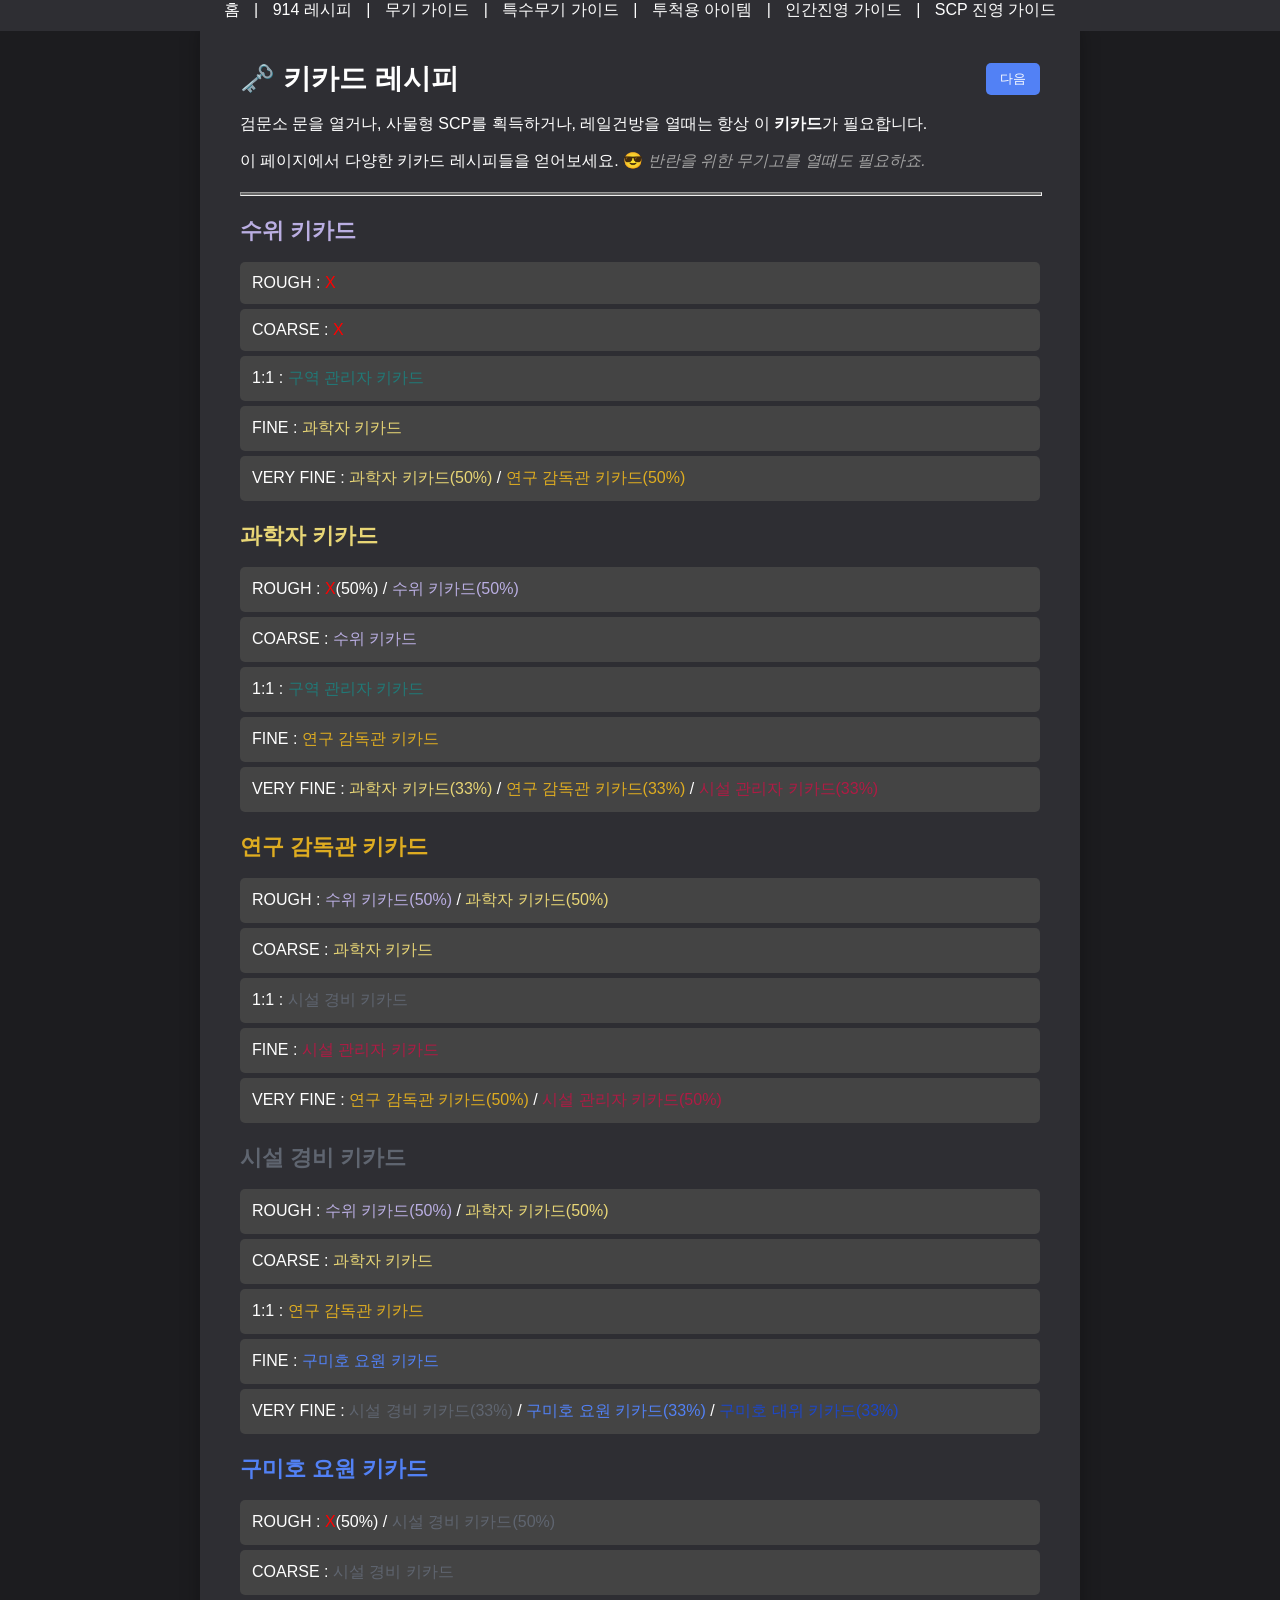
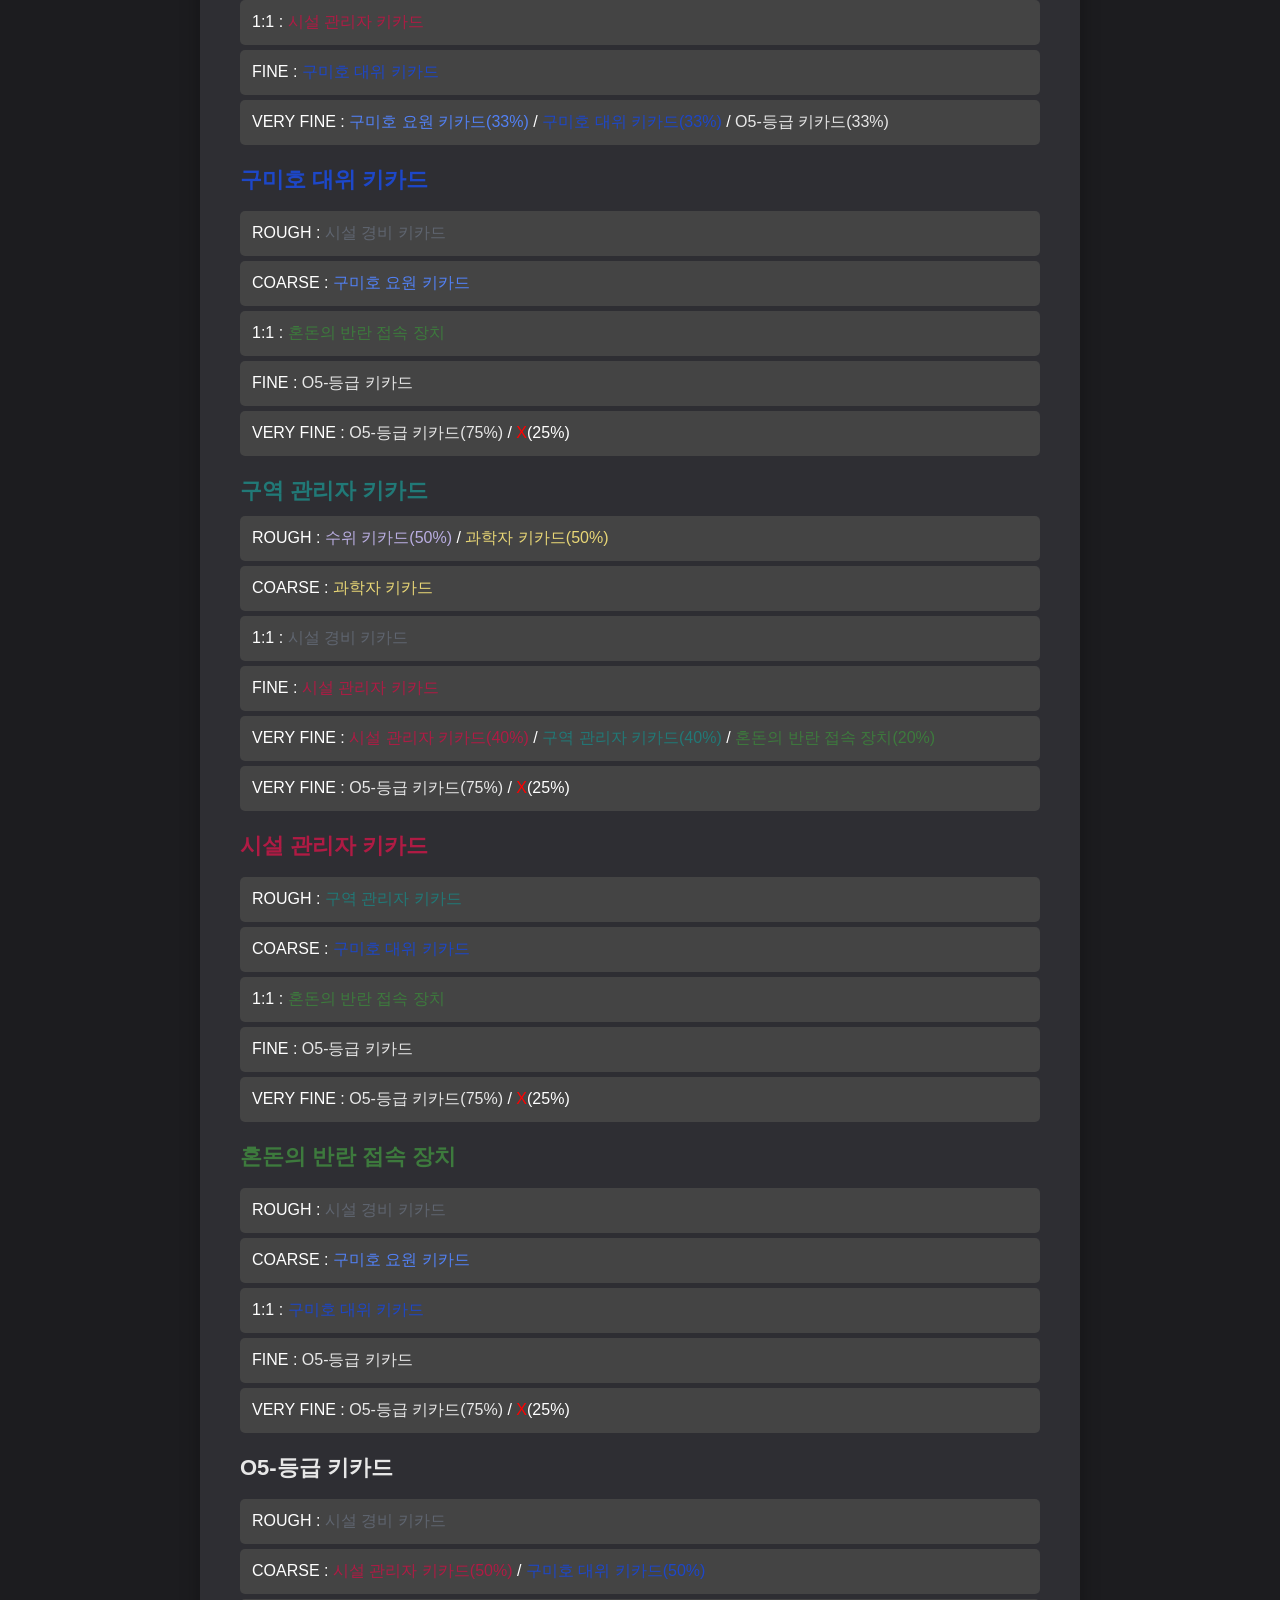
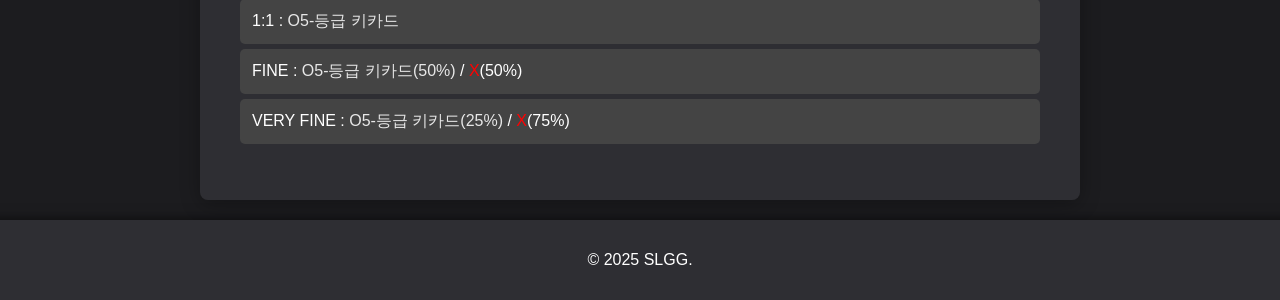
==== commit 85bed1bf: "2025-02-25" ====
--- a/914-recipe.html
+++ b/914-recipe.html
@@ -23,10 +23,12 @@
         <!-- 키카드 레시피 페이지 -->
         <div class="recipe-page" id="page-1">
             <div class="title-container">
-                <h1>SCP-914 키카드 레시피</h1>
+                <h1>🗝️ 키카드 레시피</h1>
                 <button class="next-btn" onclick="nextPage()">다음</button>
             </div>
-            <p>강화 방법으로는 Rough, Coarse, 1:1, Fine, Very Fine 총 5개의 방식이 있습니다.</p>
+            <p>검문소 문을 열거나, 사물형 SCP를 획득하거나, 레일건방을 열때는 항상 이 <strong>키카드</strong>가 필요합니다.</p>
+            <p>이 페이지에서 다양한 키카드 레시피들을 얻어보세요. 😎 <span style="color: #a0a0a0;"><em>반란을 위한 무기고를 열때도 필요하죠.</em></span></p>
+
             <hr class="divider">
             <div class="recipe-container">
                 <h3 style="color: #BAAEE2;">수위 키카드</h3>
@@ -124,14 +126,16 @@
 
         <div class="recipe-page" id="page-2" style="display: none;">
             <div class="title-container">
-                <h1>전투 아이템 레시피</h1>
+                <h1>🔫 전투 아이템 레시피</h1>
                 <div class="button-container">
                     <button class="prev-btn" onclick="prevPage()">이전</button>
                     <button class="next-btn" onclick="nextPage()">다음</button>
                 </div>
             </div>
 
-            <p>강화 방법으로는 Rough, Coarse, 1:1, Fine, Very Fine 총 5개의 방식이 있습니다.</p>
+            <p>대장장이신가요? 그렇다면 이 페이지가 필요하겠군요.</p>
+            <p>그 냄새나는 FSP-9 치우세요. 대신 대위총으로 업그레이드해보자구요. 🔨</p>
+
             <hr class="divider">
             <div class="recipe-container">
                 <h3><span style="color: #a1a6b1;">COM-15</span></h3>
@@ -158,7 +162,7 @@
                     <li>COARSE : <SPAN STYLE="COLOR: #E7D1A1;">COM-18</SPAN>(80%) / <SPAN STYLE="COLOR: #217977;">수류탄</SPAN>(20%)</li>
                     <li>1:1 : <SPAN STYLE="COLOR: #AF1B44;">리볼버</SPAN></li>
                     <li>FINE : <span style="color: #5281F5;">Crossvec(벡터)</span></li>
-                    <li>VERY FINE : <SPAN STYLE="COLOR: #217977;">수류탄</SPAN> <span style="color: red;">X</span> 2(50%) / <span style="color: #AF1B44;">시설 관리자 키카드(40%)</span> + <span style="color: #a1a6b1;">COM-15</span> + 구급상자 + 진통제(50%)</li>
+                    <li>VERY FINE : <SPAN STYLE="COLOR: #217977;">수류탄</SPAN> <span style="color: red;">X</span> 2(50%) / <span style="color: #AF1B44;">시설 관리자 키카드(40%)</span> + <span style="color: #a1a6b1;">COM-15</span> + <SPAN STYLE="COLOR: BROWN;">구급상자</SPAN> + <SPAN STYLE="COLOR: #ABC3CE;">진통제</SPAN>(50%)</li>
                 </ul>
         
                 <h3><SPAN STYLE="COLOR: RGB(128, 128, 128);">FSP-9</SPAN></h3>
@@ -181,7 +185,7 @@
         
                 <h3><SPAN STYLE="COLOR: #6779c9;">MTF-E11-SR(앱실론)</SPAN></h3>
                 <ul>
-                    <li>ROUGH : <span style="color: #a1a6b1;">COM-15</span>(50%) / 5.56x45mm탄 <span style="color: red;">X</span> 80(50%)</li>
+                    <li>ROUGH : <span style="color: #a1a6b1;">COM-15</span>(50%) / <span style="color: #1D47C8;">5.56x45mm탄</span> <span style="color: red;">X</span> 80(50%)</li>
                     <li>COARSE : <span style="color: #5281F5;">Crossvec(벡터)</span></li>
                     <li>1:1 : <SPAN STYLE="COLOR: #6779c9;">MTF-E11-SR(앱실론)</SPAN></li>
                     <li>FINE : <SPAN STYLE="COLOR: DARKOLIVEGREEN;">AK</SPAN></li>
@@ -190,9 +194,9 @@
         
                 <h3><span style="color: #1D47C8;">FR-MG-0</span></h3>
                 <ul>
-                    <li>ROUGH : <SPAN STYLE="COLOR: #6779c9;">MTF-E11-SR(앱실론)</SPAN>(50%) / 5.56x45mm탄 <span style="color: red;">X</span> 160(50%)</li>
+                    <li>ROUGH : <SPAN STYLE="COLOR: #6779c9;">MTF-E11-SR(앱실론)</SPAN>(50%) / <span style="color: #1D47C8;">5.56x45mm탄</span> <span style="color: red;">X</span> 160(50%)</li>
                     <li>COARSE : <SPAN STYLE="COLOR: #6779c9;">MTF-E11-SR(앱실론)</SPAN></li>
-                    <li>1:1 : FR-MG-0</li>
+                    <li>1:1 : <span style="color: #1D47C8;">FR-MG-0</span></li>
                     <li>FINE : <span style="color: darkkhaki;">Logicer(로지카)</span></li>
                     <li>VERY FINE : 마이크로 H.I.D(5%) / <SPAN STYLE="COLOR: #E7D1A1;">COM-18</SPAN> + <span style="color: #5281F5;">Crossvec(벡터)</span>(95%)</li>
                 </ul>
@@ -208,7 +212,7 @@
         
                 <h3><SPAN STYLE="COLOR: DARKGREEN;">산탄총</SPAN></h3>
                 <ul>
-                    <li>ROUGH: COM-15(50%) / 12-70 벅샷 <span style="color: red;">X</span> 28(50%)</li>
+                    <li>ROUGH: COM-15(50%) / <span style="color: rgb(66, 19, 19);">12-70 벅샷</span> <span style="color: red;">X</span> 28(50%)</li>
                     <li>COARSE : A7</li>
                     <li>1:1 : <SPAN STYLE="COLOR: DARKGREEN;">산탄총</SPAN></li>
                     <li>FINE : <span style="color: darkkhaki;">Logicer(로지카)</span></li>
@@ -218,8 +222,8 @@
                 <h3><span style="color: darkkhaki;">Logicer(로지카)</span></h3>
                 <ul>
                     <li>ROUGH : <SPAN STYLE="COLOR: DARKOLIVEGREEN;">AK</SPAN>(50%) / 7.62x39mm탄 <span style="color: red;">X</span> 120(50%)</li>
-                    <li>COARSE : FR-MG-0</li>
-                    <li>1:1 : Logicer</li>
+                    <li>COARSE : <span style="color: #1D47C8;">FR-MG-0</span></li>
+                    <li>1:1 : <span style="color: darkkhaki;">Logicer(로지카)</span></li>
                     <li>FINE : <SPAN STYLE="COLOR: DARKGREEN;">산탄총</SPAN></li>
                     <li>VERY FINE : <SPAN STYLE="COLOR: DARKOLIVEGREEN;">AK</SPAN> + <span style="color: #217977;">수류탄</span> <span style="color: red;">X</span> 2(60%) / <SPAN STYLE="COLOR: DARKGREEN;">산탄총</SPAN> + <SPAN STYLE="COLOR: #AF1B44;">리볼버</SPAN>(30%) / 마이크로 H.I.D(10%)</li>
                 </ul>
@@ -228,40 +232,40 @@
         
     <div class="recipe-page" id="page-3" style="display: none;">
         <div class="title-container">
-            <h1>의료품 레시피</h1>
+            <h1>💊 의료품 레시피</h1>
             <div class="button-container">
                 <button class="prev-btn" onclick="prevPage()">이전</button>
                 <button class="next-btn" onclick="nextPage()">다음</button>
             </div>
         </div>
-            <p>다음은 의료품에 대한 레시피입니다.</p>
+            <p>흠.. 그 <SPAN STYLE="COLOR: #ABC3CE;">진통제</SPAN>를 만병통치약, <span style="color: red;">SCP-500</span>으로 바꿔보는건 어떨까요?</p>
             <hr class="divider">
             <div class="recipe-container">
-                <h3>진통제</h3>
+                <h3><span style="color: #abc3ce;">진통제</span></h3>
                 <ul>
                     <li>ROUGH: <span style="color: red;">X</span></li>
-                    <li>COARSE: <span style="color: red;">X</span>(50%) 또는 진통제(50%)</li>
-                    <li>1:1: 진통제</li>
-                    <li>FINE: 구급 상자</li>
-                    <li>VERY FINE: 구급 상자(50%) 또는 아드레날린(50%)</li>
-                </ul>
-        
-                <h3>구급 상자</h3>
+                    <li>COARSE: <span style="color: red;">X</span>(50%) 또는 <SPAN STYLE="COLOR: #ABC3CE;">진통제</SPAN>(50%)</li>
+                    <li>1:1: <SPAN STYLE="COLOR: #ABC3CE;">진통제</SPAN></li>
+                    <li>FINE: <SPAN STYLE="COLOR: BROWN;">구급상자</SPAN></li>
+                    <li>VERY FINE: <SPAN STYLE="COLOR: BROWN;">구급상자</SPAN>(50%) 또는 아드레날린(50%)</li>
+                </ul>
+        
+                <h3><SPAN STYLE="COLOR: BROWN;">구급상자</SPAN></h3>
                 <ul>
                     <li>ROUGH: <span style="color: red;">X</span></li>
-                    <li>COARSE: 진통제</li>
-                    <li>1:1: 구급 상자</li>
+                    <li>COARSE: <SPAN STYLE="COLOR: #ABC3CE;">진통제</SPAN></li>
+                    <li>1:1: <SPAN STYLE="COLOR: BROWN;">구급상자</SPAN></li>
                     <li>FINE: 아드레날린</li>
-                    <li>VERY FINE: <span style="color: red;">X</span>(33%) 또는 구급 상자(33%) 또는 SCP-500(33%)</li>
+                    <li>VERY FINE: <span style="color: red;">X</span>(33%) 또는 <SPAN STYLE="COLOR: BROWN;">구급상자</SPAN>(33%) 또는 <SPAN STYLE="COLOR: RED;">SCP-500</SPAN>(33%)</li>
                 </ul>
         
                 <h3>아드레날린</h3>
                 <ul>
-                    <li>ROUGH: <span style="color: red;">X</span>(50%) 또는 진통제(50%)</li>
-                    <li>COARSE: 진통제(50%) 또는 구급 상자(50%)</li>
+                    <li>ROUGH: <span style="color: red;">X</span>(50%) 또는 <SPAN STYLE="COLOR: #ABC3CE;">진통제</SPAN>(50%)</li>
+                    <li>COARSE: <SPAN STYLE="COLOR: #ABC3CE;">진통제</SPAN>(50%) 또는 <SPAN STYLE="COLOR: BROWN;">구급상자</SPAN>(50%)</li>
                     <li>1:1: 아드레날린</li>
-                    <li>FINE: SCP-500</li>
-                    <li>VERY FINE: 진통제(66%) 또는 SCP-500(33%)</li>
+                    <li>FINE: <SPAN STYLE="COLOR: RED;">SCP-500</SPAN></li>
+                    <li>VERY FINE: <SPAN STYLE="COLOR: #ABC3CE;">진통제</SPAN>(66%) 또는 <SPAN STYLE="COLOR: RED;">SCP-500</SPAN>(33%)</li>
                 </ul>
             </div>
         </div>
--- a/914-recipe.css
+++ b/914-recipe.css
@@ -46,7 +46,7 @@
 .recipe-page {
     padding: 40px; /* 페이지 패딩 */
     margin: 20px auto; /* 중앙 정렬 */
-    max-width: 800px; /* 최대 너비 설정 */
+    max-width: 1000px; /* 최대 너비 설정 */
     width: 800px; /* 고정 너비 설정 */
     background-color: #2e2e33; /* 페이지 배경색 */
     border-radius: 8px; /* 모서리 둥글게 */
